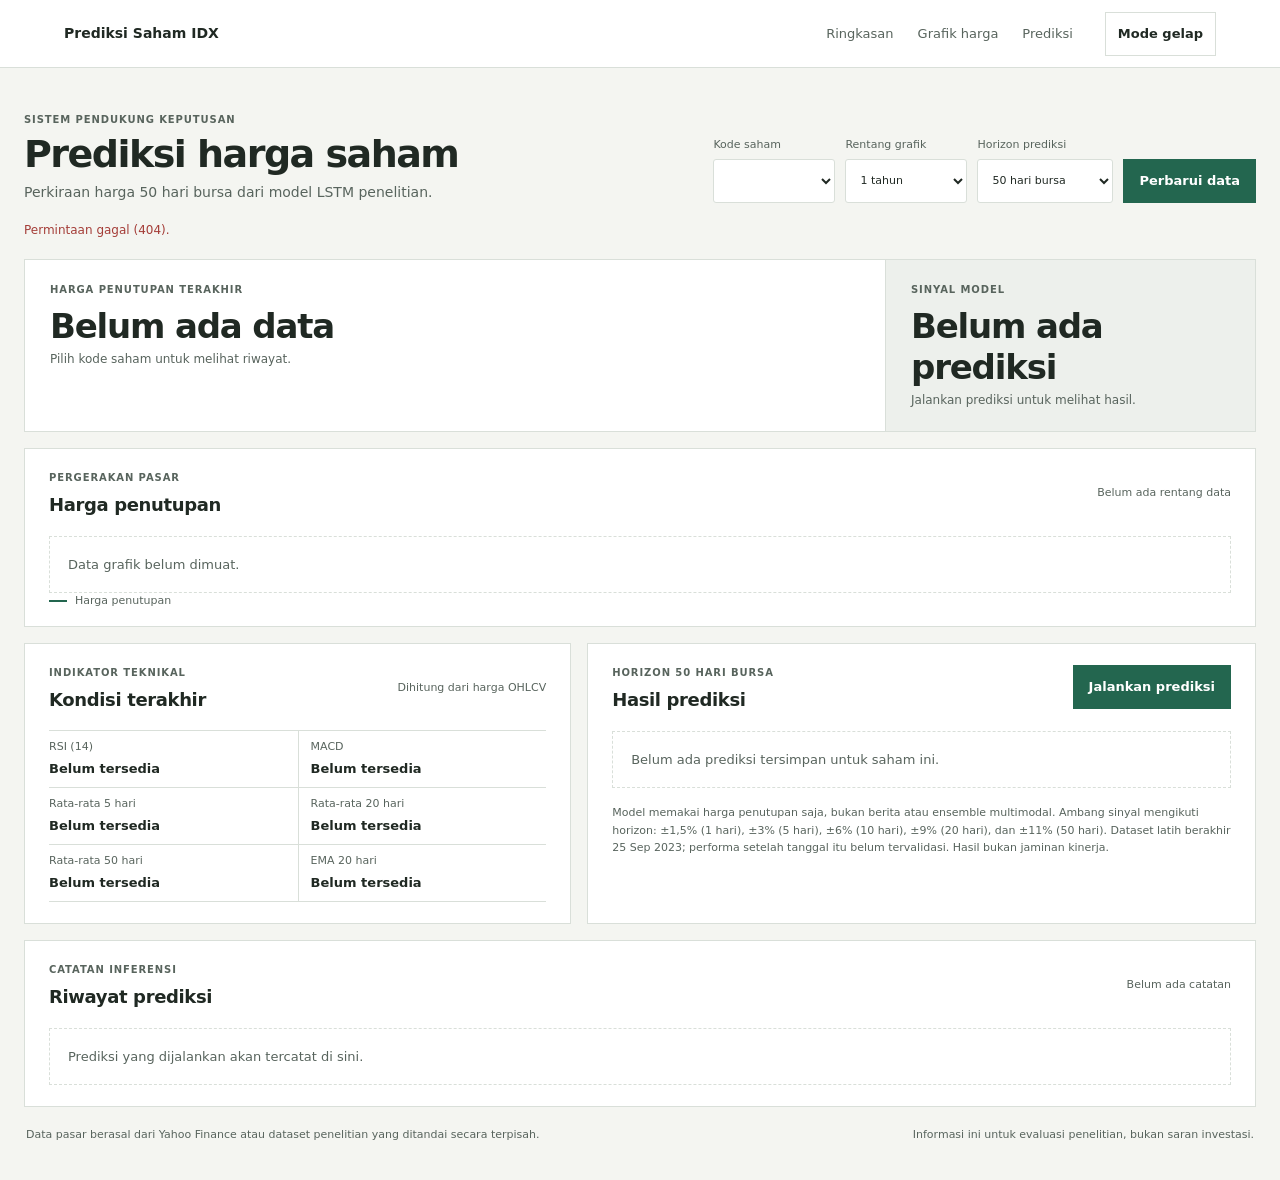
==== static/index.html @ 645ffa64 "Add five-horizon LSTM stock dashboard" ====
<!doctype html>
<html lang="id" data-theme="light">
  <head>
    <meta charset="utf-8">
    <meta name="viewport" content="width=device-width, initial-scale=1">
    <meta name="theme-color" content="#f4f5f1">
    <meta name="description" content="Dashboard penelitian prediksi harga saham IDX dengan model LSTM horizon 50 hari.">
    <link rel="icon" href="data:,">
    <title>Riset Saham | Prediksi IDX</title>
    <link rel="stylesheet" href="/static/app.css">
    <script src="/static/app.js" defer></script>
  </head>
  <body>
    <header class="topbar">
      <a class="wordmark" href="#dashboard" aria-label="Prediksi Saham IDX, ke dashboard">
        <span>Prediksi Saham IDX</span>
      </a>
      <nav aria-label="Navigasi utama">
        <a href="#dashboard">Ringkasan</a>
        <a href="#chart">Grafik harga</a>
        <a href="#predictions">Prediksi</a>
      </nav>
      <button id="theme-toggle" class="button button-quiet" type="button" aria-pressed="false">
        Mode gelap
      </button>
    </header>

    <main id="dashboard" class="page-shell">
      <section class="page-heading" aria-labelledby="page-title">
        <div>
          <p class="section-kicker">SISTEM PENDUKUNG KEPUTUSAN</p>
          <h1 id="page-title">Prediksi harga saham</h1>
          <p class="intro">Perkiraan harga 50 hari bursa dari model LSTM penelitian.</p>
        </div>
        <form id="market-controls" class="market-controls">
          <label>
            <span>Kode saham</span>
            <select id="symbol-select" name="symbol" aria-label="Pilih kode saham"></select>
          </label>
          <label>
            <span>Rentang grafik</span>
            <select id="period-select" name="period" aria-label="Pilih rentang grafik">
              <option value="6mo">6 bulan</option>
              <option value="1y" selected>1 tahun</option>
              <option value="5y">5 tahun</option>
            </select>
          </label>
          <label>
            <span>Horizon prediksi</span>
            <select id="horizon-select" name="horizon_days" aria-label="Pilih horizon prediksi">
              <option value="1">1 hari bursa</option>
              <option value="5">5 hari bursa</option>
              <option value="10">10 hari bursa</option>
              <option value="20">20 hari bursa</option>
              <option value="50" selected>50 hari bursa</option>
            </select>
          </label>
          <button id="refresh-button" class="button button-primary" type="submit">Perbarui data</button>
        </form>
      </section>

      <p id="page-status" class="status-line" role="status" aria-live="polite">Menghubungkan ke data saham...</p>

      <section class="overview" aria-label="Ringkasan harga dan sinyal">
        <div class="price-block">
          <p class="section-kicker">HARGA PENUTUPAN TERAKHIR</p>
          <p id="latest-price" class="headline-value">Belum ada data</p>
          <p id="price-context" class="supporting-copy">Pilih kode saham untuk melihat riwayat.</p>
        </div>
        <div id="signal-summary" class="signal-summary" data-signal="empty">
          <p class="section-kicker">SINYAL MODEL</p>
          <p id="signal-label" class="signal-value">Belum ada prediksi</p>
          <p id="signal-context" class="supporting-copy">Jalankan prediksi untuk melihat hasil.</p>
        </div>
      </section>

      <section id="chart" class="panel chart-panel" aria-labelledby="chart-title">
        <div class="panel-heading">
          <div>
            <p class="section-kicker">PERGERAKAN PASAR</p>
            <h2 id="chart-title">Harga penutupan</h2>
          </div>
          <p id="chart-period" class="quiet-label">Belum ada rentang data</p>
        </div>
        <div id="chart-empty" class="empty-state">
          Data grafik belum dimuat.
        </div>
        <svg id="price-chart" class="price-chart" role="img" aria-label="Grafik harga penutupan saham" hidden></svg>
        <div class="chart-key">
          <span class="chart-key-line" aria-hidden="true"></span>
          <span>Harga penutupan</span>
          <span id="chart-source" class="chart-source"></span>
        </div>
      </section>

      <section class="detail-grid" aria-label="Indikator teknikal dan prediksi">
        <div class="panel indicator-panel">
          <div class="panel-heading">
            <div>
              <p class="section-kicker">INDIKATOR TEKNIKAL</p>
              <h2>Kondisi terakhir</h2>
            </div>
            <p class="quiet-label">Dihitung dari harga OHLCV</p>
          </div>
          <dl class="indicator-list">
            <div><dt>RSI (14)</dt><dd id="indicator-rsi">Belum tersedia</dd></div>
            <div><dt>MACD</dt><dd id="indicator-macd">Belum tersedia</dd></div>
            <div><dt>Rata-rata 5 hari</dt><dd id="indicator-sma5">Belum tersedia</dd></div>
            <div><dt>Rata-rata 20 hari</dt><dd id="indicator-sma20">Belum tersedia</dd></div>
            <div><dt>Rata-rata 50 hari</dt><dd id="indicator-sma50">Belum tersedia</dd></div>
            <div><dt>EMA 20 hari</dt><dd id="indicator-ema20">Belum tersedia</dd></div>
          </dl>
        </div>

        <div id="predictions" class="panel prediction-panel">
          <div class="panel-heading">
            <div>
              <p id="horizon-caption" class="section-kicker">HORIZON 50 HARI BURSA</p>
              <h2>Hasil prediksi</h2>
            </div>
            <button id="run-prediction" class="button button-primary" type="button">
              Jalankan prediksi
            </button>
          </div>
          <p id="prediction-empty" class="empty-state">
            Belum ada prediksi tersimpan untuk saham ini.
          </p>
          <dl id="prediction-result" class="prediction-result" hidden>
            <div><dt>Perkiraan harga</dt><dd id="predicted-price">Belum tersedia</dd></div>
            <div><dt>Perubahan model</dt><dd id="predicted-return">Belum tersedia</dd></div>
            <div><dt>Data masukan sampai</dt><dd id="prediction-as-of">Belum tersedia</dd></div>
            <div><dt>Model</dt><dd id="prediction-model">Belum tersedia</dd></div>
            <div><dt>Sumber harga</dt><dd id="prediction-source">Belum tersedia</dd></div>
          </dl>
          <p class="method-note">
            Model memakai harga penutupan saja, bukan berita atau ensemble multimodal. Ambang sinyal
            mengikuti horizon: ±1,5% (1 hari), ±3% (5 hari), ±6% (10 hari), ±9% (20 hari), dan
            ±11% (50 hari). Dataset latih berakhir 25 Sep 2023; performa setelah tanggal itu belum
            tervalidasi. Hasil bukan jaminan kinerja.
          </p>
        </div>
      </section>

      <section class="panel history-panel" aria-labelledby="history-title">
        <div class="panel-heading">
          <div>
            <p class="section-kicker">CATATAN INFERENSI</p>
            <h2 id="history-title">Riwayat prediksi</h2>
          </div>
          <p id="history-count" class="quiet-label">Belum ada catatan</p>
        </div>
        <p id="history-empty" class="empty-state">Prediksi yang dijalankan akan tercatat di sini.</p>
        <div id="history-table-wrap" class="table-wrap" hidden>
          <table>
            <thead>
              <tr>
                <th scope="col">Waktu</th>
                <th scope="col">Data sampai</th>
                <th scope="col">Perkiraan</th>
                <th scope="col">Perubahan</th>
                <th scope="col">Sinyal</th>
              </tr>
            </thead>
            <tbody id="history-rows"></tbody>
          </table>
        </div>
      </section>

      <footer class="page-footer">
        <p>Data pasar berasal dari Yahoo Finance atau dataset penelitian yang ditandai secara terpisah.</p>
        <p>Informasi ini untuk evaluasi penelitian, bukan saran investasi.</p>
      </footer>
    </main>
  </body>
</html>
---- static/app.css ----
:root {
  color-scheme: light;
  --page: #f4f5f1;
  --surface: #ffffff;
  --ink: #202923;
  --muted: #58645d;
  --line: #d9dfd9;
  --accent: #23664f;
  --accent-ink: #ffffff;
  --accent-soft: #e5f0e9;
  --buy: #17633f;
  --buy-soft: #e5f0e9;
  --sell: #a43d38;
  --sell-soft: #f7e9e7;
  --hold: #58645d;
  --hold-soft: #edf0ec;
  --focus: #9a5b00;
  --chart: #23664f;
  --chart-grid: #d9dfd9;
  --shadow: none;
  font-family: Inter, ui-sans-serif, system-ui, -apple-system, BlinkMacSystemFont, "Segoe UI", sans-serif;
  font-synthesis: none;
  text-rendering: optimizeLegibility;
}

:root[data-theme="dark"] {
  color-scheme: dark;
  --page: #151b18;
  --surface: #1e2622;
  --ink: #edf2ed;
  --muted: #bac5bd;
  --line: #3a4740;
  --accent: #8bc8a6;
  --accent-ink: #142019;
  --accent-soft: #263c30;
  --buy: #94dbad;
  --buy-soft: #263c30;
  --sell: #f0a09a;
  --sell-soft: #482c2a;
  --hold: #c1cbc4;
  --hold-soft: #303a34;
  --focus: #f1c978;
  --chart: #8bc8a6;
  --chart-grid: #3a4740;
}

* {
  box-sizing: border-box;
}

html {
  scroll-behavior: smooth;
}

body {
  margin: 0;
  background: var(--page);
  color: var(--ink);
  font-size: 15px;
  line-height: 1.5;
}

button,
select {
  font: inherit;
}

a {
  color: inherit;
}

a:focus-visible,
button:focus-visible,
select:focus-visible {
  outline: 3px solid var(--focus);
  outline-offset: 3px;
}

.topbar {
  min-height: 68px;
  display: flex;
  align-items: center;
  gap: 32px;
  padding: 0 clamp(20px, 5vw, 72px);
  border-bottom: 1px solid var(--line);
  background: var(--surface);
}

.wordmark {
  min-height: 44px;
  display: inline-flex;
  align-items: center;
  gap: 10px;
  color: var(--ink);
  font-size: 14px;
  font-weight: 700;
  text-decoration: none;
  white-space: nowrap;
}

.topbar nav {
  display: flex;
  align-items: center;
  gap: 24px;
  margin-left: auto;
}

.topbar nav a {
  min-height: 44px;
  display: inline-flex;
  align-items: center;
  color: var(--muted);
  font-size: 13px;
  text-decoration: none;
}

.topbar nav a:hover {
  color: var(--ink);
}

.button {
  min-height: 44px;
  padding: 9px 15px;
  border: 1px solid var(--line);
  background: var(--surface);
  color: var(--ink);
  cursor: pointer;
  font-size: 13px;
  font-weight: 650;
  transition: background-color 140ms ease, border-color 140ms ease;
}

.button:hover {
  border-color: var(--accent);
}

.button:disabled {
  cursor: wait;
  opacity: 0.7;
}

.button-primary {
  border-color: var(--accent);
  background: var(--accent);
  color: var(--accent-ink);
}

.button-primary:hover {
  background: color-mix(in srgb, var(--accent) 88%, var(--ink));
  color: var(--accent-ink);
}

.button-quiet {
  padding-inline: 12px;
}

.page-shell {
  width: min(1240px, calc(100% - 48px));
  margin: 0 auto;
  padding: 44px 0 36px;
}

.page-heading {
  display: flex;
  align-items: end;
  justify-content: space-between;
  gap: 28px;
  margin-bottom: 18px;
}

.section-kicker {
  margin: 0 0 6px;
  color: var(--muted);
  font-size: 10px;
  font-weight: 750;
  letter-spacing: 0.09em;
}

h1,
h2,
p {
  margin-top: 0;
}

h1 {
  margin-bottom: 6px;
  font-size: clamp(28px, 4vw, 38px);
  font-weight: 650;
  letter-spacing: -0.04em;
  line-height: 1.13;
}

h2 {
  margin: 0;
  font-size: 18px;
  font-weight: 650;
  letter-spacing: -0.02em;
}

.intro,
.supporting-copy,
.quiet-label,
.page-footer {
  color: var(--muted);
}

.intro {
  margin: 0;
  font-size: 14px;
}

.market-controls {
  display: flex;
  align-items: end;
  gap: 10px;
}

.market-controls label {
  display: grid;
  gap: 5px;
  min-width: 122px;
  color: var(--muted);
  font-size: 11px;
}

.market-controls select {
  width: 100%;
  min-height: 44px;
  padding: 8px 30px 8px 10px;
  border: 1px solid var(--line);
  border-radius: 3px;
  background: var(--surface);
  color: var(--ink);
}

.status-line {
  min-height: 24px;
  margin: 0 0 14px;
  color: var(--muted);
  font-size: 12px;
}

.status-line[data-state="error"] {
  color: var(--sell);
}

.status-line[data-state="success"] {
  color: var(--buy);
}

.status-line[data-state="warning"] {
  color: var(--focus);
}

.overview {
  display: grid;
  grid-template-columns: minmax(0, 1.4fr) minmax(260px, 0.6fr);
  border: 1px solid var(--line);
  background: var(--surface);
}

.price-block,
.signal-summary {
  min-height: 150px;
  padding: 22px 25px;
}

.price-block {
  border-right: 1px solid var(--line);
}

.headline-value,
.signal-value {
  margin: 9px 0 3px;
  font-size: clamp(26px, 4vw, 34px);
  font-weight: 640;
  letter-spacing: -0.035em;
  line-height: 1.2;
  font-variant-numeric: tabular-nums;
}

.signal-summary {
  background: var(--hold-soft);
}

.signal-summary[data-signal="buy"] {
  background: var(--buy-soft);
}

.signal-summary[data-signal="sell"] {
  background: var(--sell-soft);
}

.signal-summary[data-signal="buy"] .signal-value {
  color: var(--buy);
}

.signal-summary[data-signal="sell"] .signal-value {
  color: var(--sell);
}

.signal-summary[data-signal="hold"] .signal-value {
  color: var(--hold);
}

.supporting-copy {
  margin: 0;
  font-size: 12px;
}

.panel {
  border: 1px solid var(--line);
  background: var(--surface);
}

.chart-panel {
  margin-top: 16px;
  padding: 21px 24px 16px;
}

.panel-heading {
  display: flex;
  align-items: center;
  justify-content: space-between;
  gap: 18px;
}

.quiet-label {
  margin: 0;
  font-size: 11px;
  text-align: right;
}

.price-chart {
  display: block;
  width: 100%;
  height: clamp(230px, 33vw, 340px);
  margin: 18px 0 5px;
  overflow: visible;
}

.chart-grid-line {
  stroke: var(--chart-grid);
  stroke-width: 1;
}

.chart-line {
  fill: none;
  stroke: var(--chart);
  stroke-linecap: round;
  stroke-linejoin: round;
  stroke-width: 2.5;
  vector-effect: non-scaling-stroke;
}

.chart-key {
  display: flex;
  align-items: center;
  gap: 8px;
  color: var(--muted);
  font-size: 11px;
}

.chart-key-line {
  width: 18px;
  height: 2px;
  background: var(--chart);
}

.chart-source {
  margin-left: auto;
  text-align: right;
}

.empty-state {
  margin: 18px 0 0;
  padding: 18px;
  border: 1px dashed var(--line);
  color: var(--muted);
  font-size: 13px;
}

.detail-grid {
  display: grid;
  grid-template-columns: minmax(260px, 0.9fr) minmax(0, 1.1fr);
  gap: 16px;
  margin-top: 16px;
}

.indicator-panel,
.prediction-panel,
.history-panel {
  padding: 21px 24px;
}

.indicator-list {
  display: grid;
  grid-template-columns: 1fr 1fr;
  margin: 17px 0 0;
  border-top: 1px solid var(--line);
}

.indicator-list div,
.prediction-result div {
  min-height: 57px;
  display: flex;
  flex-direction: column;
  justify-content: center;
  gap: 3px;
  border-bottom: 1px solid var(--line);
}

.indicator-list div:nth-child(odd) {
  padding-right: 12px;
}

.indicator-list div:nth-child(even) {
  padding-left: 12px;
  border-left: 1px solid var(--line);
}

dt {
  color: var(--muted);
  font-size: 11px;
}

dd {
  margin: 0;
  font-size: 13px;
  font-weight: 620;
  font-variant-numeric: tabular-nums;
}

.prediction-panel .panel-heading {
  align-items: flex-start;
}

.prediction-result {
  display: grid;
  grid-template-columns: 1fr 1fr;
  gap: 0 16px;
  margin: 16px 0 0;
  border-top: 1px solid var(--line);
}

.prediction-result div:nth-child(even) {
  padding-left: 12px;
  border-left: 1px solid var(--line);
}

.method-note {
  margin: 16px 0 0;
  color: var(--muted);
  font-size: 11px;
  line-height: 1.6;
}

.history-panel {
  margin-top: 16px;
}

.table-wrap {
  width: 100%;
  margin-top: 14px;
  overflow-x: auto;
}

table {
  width: 100%;
  border-collapse: collapse;
  font-size: 12px;
  text-align: left;
}

th,
td {
  min-width: 110px;
  padding: 12px 10px;
  border-bottom: 1px solid var(--line);
}

th {
  color: var(--muted);
  font-size: 10px;
  font-weight: 650;
}

td {
  font-variant-numeric: tabular-nums;
}

.signal-cell[data-signal="1"] {
  color: var(--buy);
}

.signal-cell[data-signal="-1"] {
  color: var(--sell);
}

.signal-cell[data-signal="0"] {
  color: var(--hold);
}

.page-footer {
  display: flex;
  justify-content: space-between;
  gap: 16px;
  padding: 20px 2px 0;
  font-size: 11px;
}

.page-footer p {
  margin: 0;
}

[hidden] {
  display: none !important;
}

@media (max-width: 760px) {
  .topbar {
    min-height: 60px;
    gap: 12px;
    padding-inline: 16px;
  }

  .topbar nav {
    gap: 10px;
  }

  .topbar nav a {
    font-size: 11px;
  }

  .button-quiet {
    padding-inline: 9px;
    font-size: 11px;
  }

  .page-shell {
    width: min(100% - 32px, 600px);
    padding-top: 32px;
  }

  .page-heading {
    align-items: stretch;
    flex-direction: column;
    gap: 18px;
  }

  .market-controls {
    align-items: end;
  }

  .market-controls label {
    flex: 1;
  }

  .overview {
    grid-template-columns: 1fr;
  }

  .price-block,
  .signal-summary {
    min-height: auto;
    padding: 19px 20px;
  }

  .price-block {
    border-right: 0;
    border-bottom: 1px solid var(--line);
  }

  .detail-grid {
    grid-template-columns: 1fr;
  }

  .page-footer {
    flex-direction: column;
  }
}

@media (max-width: 460px) {
  .topbar {
    flex-wrap: wrap;
    padding-block: 8px;
  }

  .topbar nav {
    order: 3;
    width: 100%;
    justify-content: space-between;
  }

  .topbar nav a {
    flex: 1;
    justify-content: center;
    border-top: 1px solid var(--line);
  }

  .button-quiet {
    margin-left: auto;
  }

  .market-controls {
    display: grid;
    grid-template-columns: 1fr 1fr;
  }

  .market-controls .button {
    grid-column: 1 / -1;
  }

  .chart-panel,
  .indicator-panel,
  .prediction-panel,
  .history-panel {
    padding: 17px 15px;
  }

  .panel-heading {
    align-items: flex-start;
  }

  .panel-heading .quiet-label {
    max-width: 38%;
  }

  .prediction-panel .panel-heading {
    flex-direction: column;
  }

  .prediction-panel .button {
    width: 100%;
  }

  .chart-source {
    max-width: 52%;
  }

  .indicator-list {
    grid-template-columns: 1fr;
  }

  .indicator-list div:nth-child(even) {
    padding-left: 0;
    border-left: 0;
  }

  .prediction-result {
    grid-template-columns: 1fr;
  }

  .prediction-result div:nth-child(even) {
    padding-left: 0;
    border-left: 0;
  }
}

@media (prefers-reduced-motion: reduce) {
  *,
  *::before,
  *::after {
    scroll-behavior: auto !important;
    transition-duration: 0.01ms !important;
  }
}
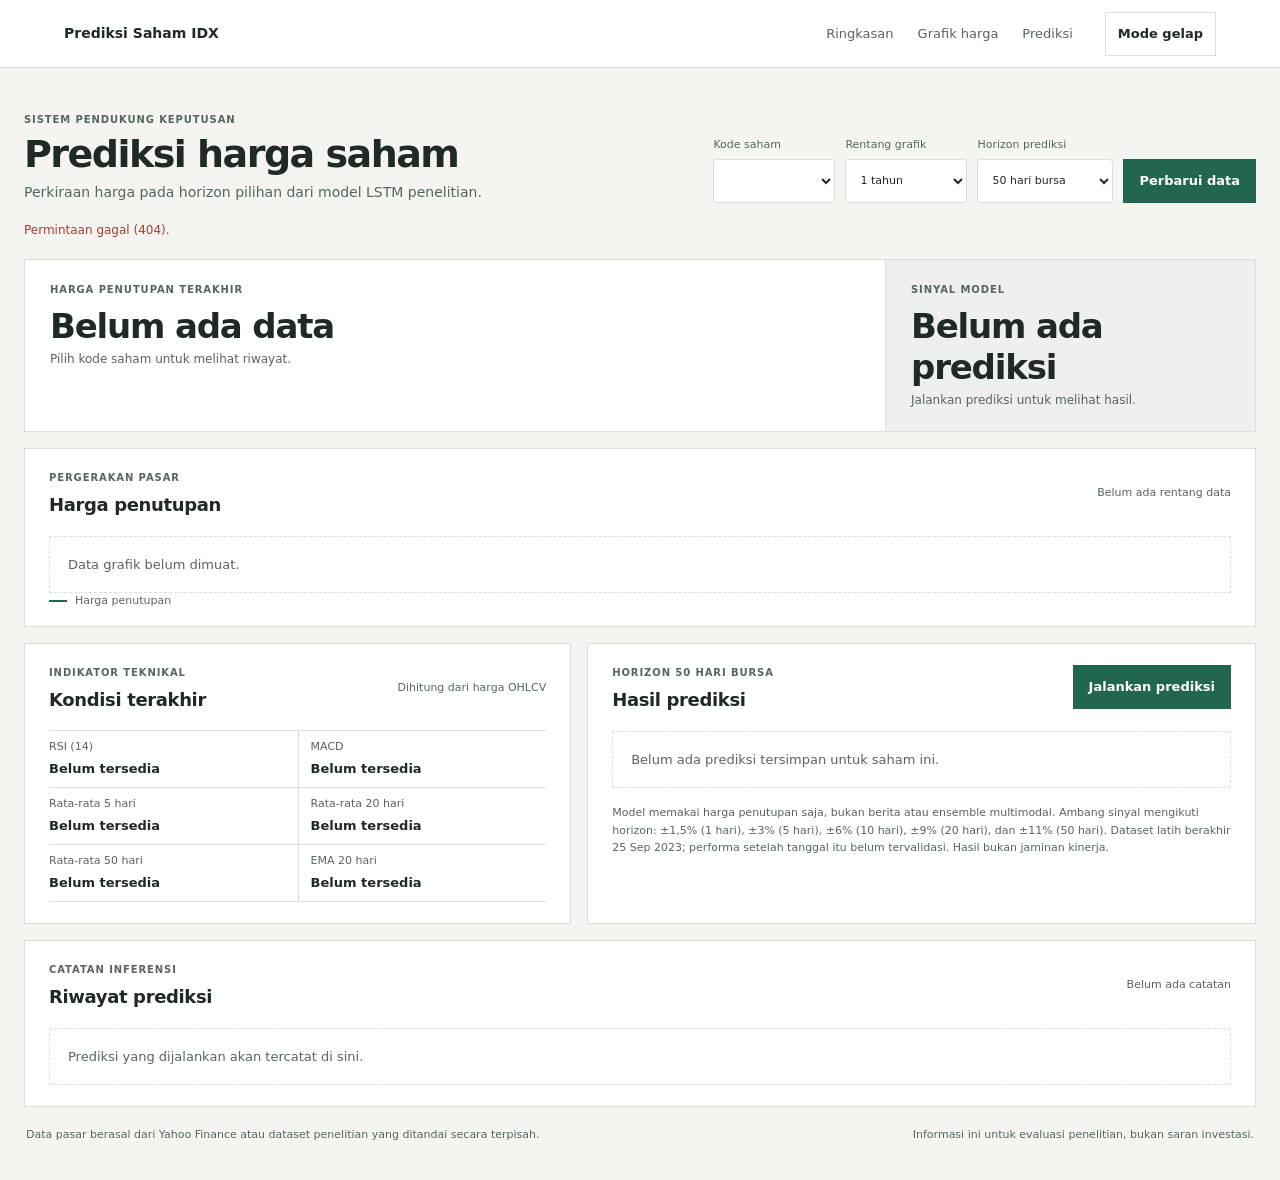
==== commit da6b911c: "Align horizon copy and verify ensemble training engine" ====
--- a/static/index.html
+++ b/static/index.html
@@ -4,7 +4,7 @@
     <meta charset="utf-8">
     <meta name="viewport" content="width=device-width, initial-scale=1">
     <meta name="theme-color" content="#f4f5f1">
-    <meta name="description" content="Dashboard penelitian prediksi harga saham IDX dengan model LSTM horizon 50 hari.">
+    <meta name="description" content="Dashboard penelitian saham IDX dengan model LSTM untuk horizon 1, 5, 10, 20, dan 50 hari.">
     <link rel="icon" href="data:,">
     <title>Riset Saham | Prediksi IDX</title>
     <link rel="stylesheet" href="/static/app.css">
@@ -30,7 +30,7 @@
         <div>
           <p class="section-kicker">SISTEM PENDUKUNG KEPUTUSAN</p>
           <h1 id="page-title">Prediksi harga saham</h1>
-          <p class="intro">Perkiraan harga 50 hari bursa dari model LSTM penelitian.</p>
+          <p class="intro">Perkiraan harga pada horizon pilihan dari model LSTM penelitian.</p>
         </div>
         <form id="market-controls" class="market-controls">
           <label>
